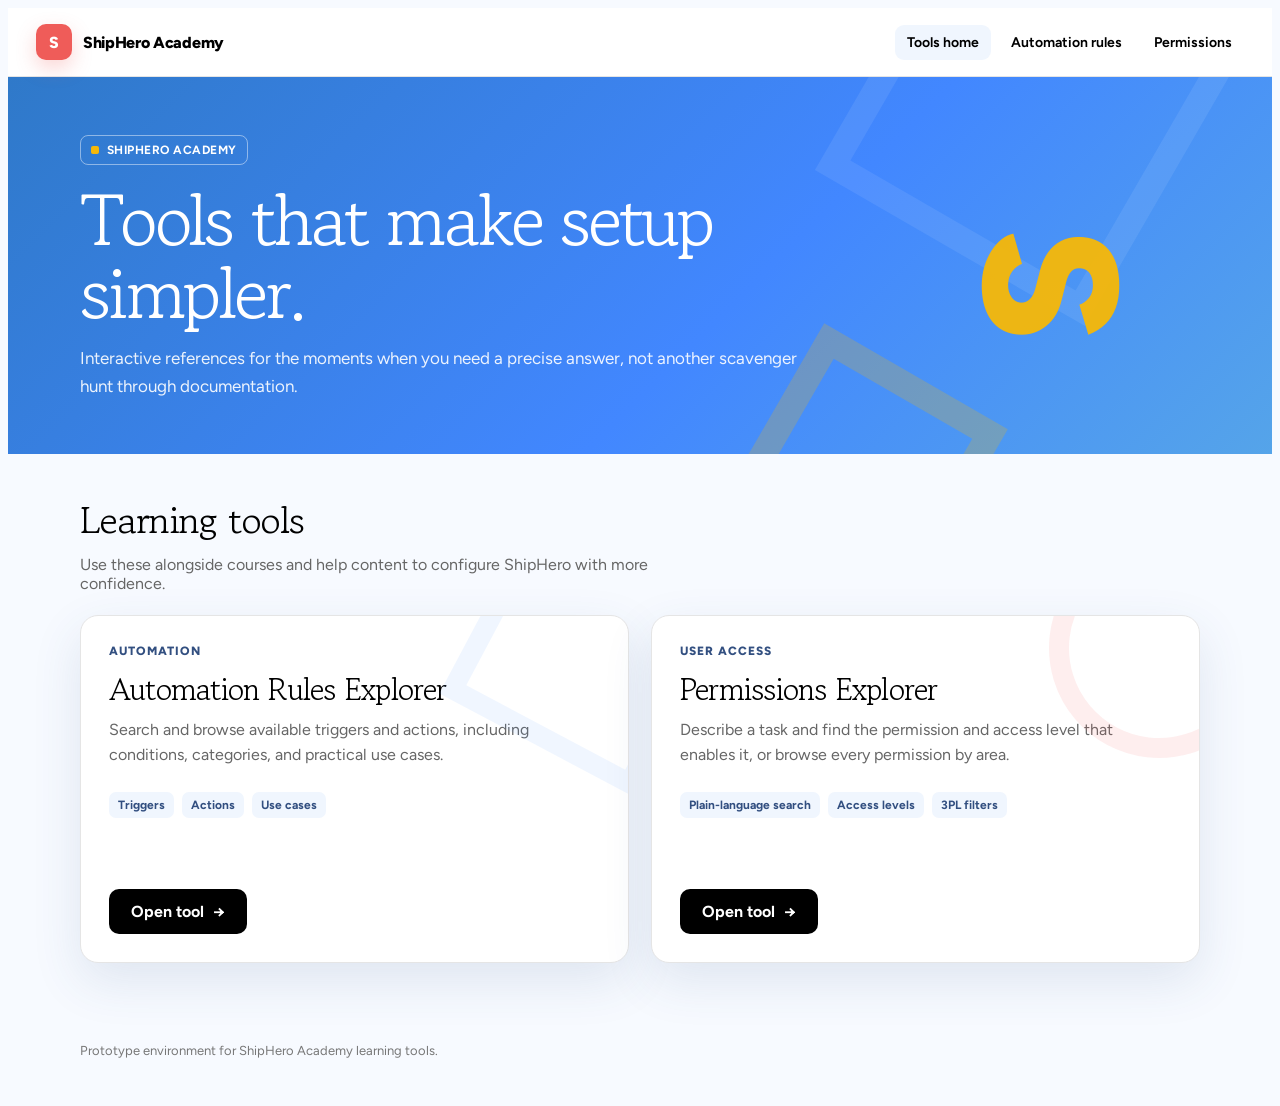
==== index.html @ 1e7caea7 "Initial Academy Tools prototype" ====
<!doctype html>
<html lang="en">
<head>
  <meta charset="utf-8">
  <meta name="viewport" content="width=device-width, initial-scale=1">
  <title>ShipHero Academy Tools</title>
  <link rel="preconnect" href="https://fonts.googleapis.com">
  <link rel="preconnect" href="https://fonts.gstatic.com" crossorigin>
  <link href="https://fonts.googleapis.com/css2?family=Figtree:wght@400;500;600;700;800&family=Gowun+Batang:wght@400;700&display=swap" rel="stylesheet">
  <link rel="stylesheet" href="assets/academy.css">
</head>
<body class="academy-shell">
  <header class="academy-topbar">
    <a class="academy-brand" href="./"><span class="academy-mark">S</span><span>ShipHero Academy</span></a>
    <nav class="academy-nav" aria-label="Learning tools">
      <a aria-current="page" href="./">Tools home</a>
      <a href="tools/automation-rules/">Automation rules</a>
      <a href="tools/permissions/">Permissions</a>
    </nav>
  </header>

  <section class="academy-hero">
    <div class="academy-hero-inner">
      <div>
        <span class="academy-eyebrow"><i></i> ShipHero Academy</span>
        <h1>Tools that make setup simpler.</h1>
        <p>Interactive references for the moments when you need a precise answer, not another scavenger hunt through documentation.</p>
      </div>
      <div class="academy-glyph" aria-hidden="true">S</div>
    </div>
  </section>

  <main class="academy-main">
    <div class="academy-intro">
      <div>
        <h2>Learning tools</h2>
        <p>Use these alongside courses and help content to configure ShipHero with more confidence.</p>
      </div>
    </div>

    <div class="academy-grid">
      <article class="academy-tool-card">
        <span class="academy-card-kicker">Automation</span>
        <h3>Automation Rules Explorer</h3>
        <p>Search and browse available triggers and actions, including conditions, categories, and practical use cases.</p>
        <div class="academy-card-meta"><span class="academy-chip">Triggers</span><span class="academy-chip">Actions</span><span class="academy-chip">Use cases</span></div>
        <a class="academy-card-action" href="tools/automation-rules/">Open tool <span aria-hidden="true">→</span></a>
      </article>

      <article class="academy-tool-card permissions">
        <span class="academy-card-kicker">User access</span>
        <h3>Permissions Explorer</h3>
        <p>Describe a task and find the permission and access level that enables it, or browse every permission by area.</p>
        <div class="academy-card-meta"><span class="academy-chip">Plain-language search</span><span class="academy-chip">Access levels</span><span class="academy-chip">3PL filters</span></div>
        <a class="academy-card-action" href="tools/permissions/">Open tool <span aria-hidden="true">→</span></a>
      </article>
    </div>
  </main>

  <footer class="academy-footer">Prototype environment for ShipHero Academy learning tools.</footer>
</body>
</html>
---- assets/academy.css ----
:root{
  --academy-blue:#4287FF;
  --academy-dark-blue:#324F80;
  --academy-light-blue:#F0F6FE;
  --academy-red:#EF5C59;
  --academy-orange:#F17B3E;
  --academy-yellow:#F6B808;
  --academy-black:#000000;
  --academy-white:#FFFFFF;
  --academy-bg:#F7FAFF;
  --academy-border:#E5E5E5;
  --academy-grey:#7C7C7C;
  --academy-shadow:0 18px 50px rgba(50,79,128,.12);
}

body{background:var(--academy-bg)!important;}

.academy-shell{font-family:'Figtree',-apple-system,BlinkMacSystemFont,'Segoe UI',sans-serif;}
.academy-topbar{
  position:relative; z-index:1000;
  display:flex; align-items:center; justify-content:space-between; gap:24px;
  padding:16px 28px; background:#fff; border-bottom:1px solid var(--academy-border);
}
.academy-brand{display:flex;align-items:center;gap:11px;color:#000;text-decoration:none;font-weight:800;letter-spacing:-.02em;}
.academy-mark{width:36px;height:36px;border-radius:10px;background:var(--academy-red);display:grid;place-items:center;color:#fff;font-weight:800;box-shadow:0 8px 20px rgba(239,92,89,.25);}
.academy-nav{display:flex;align-items:center;gap:8px;flex-wrap:wrap;}
.academy-nav a{color:#000;text-decoration:none;font-weight:650;font-size:14px;padding:9px 12px;border-radius:9px;}
.academy-nav a:hover,.academy-nav a[aria-current='page']{background:var(--academy-light-blue);}
.academy-home-link{display:inline-flex;align-items:center;gap:8px;}

.academy-hero{
  position:relative; overflow:hidden;
  background:linear-gradient(135deg,#2f79c9 0%,#4287FF 58%,#55a4e9 100%);
  color:#fff; padding:58px 28px 54px;
}
.academy-hero:before,.academy-hero:after{content:"";position:absolute;border:26px solid rgba(255,255,255,.08);transform:rotate(30deg);}
.academy-hero:before{width:260px;height:260px;right:7%;top:-120px;}
.academy-hero:after{width:160px;height:160px;right:24%;bottom:-120px;border-color:rgba(246,184,8,.22);}
.academy-hero-inner{position:relative;z-index:1;max-width:1120px;margin:0 auto;display:grid;grid-template-columns:minmax(0,1fr) 300px;gap:36px;align-items:center;}
.academy-eyebrow{display:inline-flex;align-items:center;gap:8px;padding:7px 10px;border:1px solid rgba(255,255,255,.45);border-radius:8px;font-size:12px;font-weight:700;letter-spacing:.04em;text-transform:uppercase;}
.academy-eyebrow i{width:8px;height:8px;border-radius:2px;background:var(--academy-yellow);display:inline-block;}
.academy-hero h1{font-family:'Gowun Batang',Georgia,serif!important;font-size:clamp(40px,6vw,72px)!important;line-height:1.02!important;letter-spacing:-.045em!important;margin:18px 0 14px!important;color:#fff!important;font-weight:400!important;}
.academy-hero p{max-width:720px;font-size:17px;line-height:1.65;color:rgba(255,255,255,.9);margin:0;}
.academy-glyph{font-size:190px;font-weight:800;line-height:.8;color:var(--academy-yellow);letter-spacing:-.18em;transform:rotate(90deg);opacity:.95;text-align:center;}

.academy-main{max-width:1120px;margin:0 auto;padding:38px 28px 80px;}
.academy-intro{display:flex;justify-content:space-between;align-items:end;gap:28px;margin-bottom:22px;}
.academy-intro h2{font-family:'Gowun Batang',Georgia,serif;font-size:38px;font-weight:400;letter-spacing:-.03em;margin:0;}
.academy-intro p{margin:8px 0 0;color:#666;max-width:620px;}
.academy-grid{display:grid;grid-template-columns:repeat(2,minmax(0,1fr));gap:22px;}
.academy-tool-card{position:relative;overflow:hidden;background:#fff;border:1px solid var(--academy-border);border-radius:18px;padding:28px;box-shadow:var(--academy-shadow);min-height:290px;display:flex;flex-direction:column;}
.academy-tool-card:after{content:"";position:absolute;width:180px;height:180px;right:-70px;top:-78px;border:20px solid rgba(66,135,255,.08);transform:rotate(28deg);}
.academy-tool-card.permissions:after{border-color:rgba(239,92,89,.10);border-radius:50%;}
.academy-card-kicker{font-size:12px;font-weight:800;letter-spacing:.08em;text-transform:uppercase;color:var(--academy-dark-blue);}
.academy-tool-card h3{font-family:'Gowun Batang',Georgia,serif;font-size:31px;font-weight:400;line-height:1.12;margin:14px 0 10px;letter-spacing:-.025em;}
.academy-tool-card p{color:#666;line-height:1.6;margin:0 0 24px;max-width:520px;}
.academy-card-meta{display:flex;gap:8px;flex-wrap:wrap;margin-bottom:24px;}
.academy-chip{font-size:12px;font-weight:700;padding:6px 9px;border-radius:7px;background:var(--academy-light-blue);color:var(--academy-dark-blue);}
.academy-card-action{margin-top:auto;display:inline-flex;align-items:center;justify-content:center;gap:9px;background:#000;color:#fff;text-decoration:none;font-weight:700;padding:13px 22px;border-radius:10px;width:max-content;transition:transform .18s ease,filter .18s ease;}
.academy-card-action:hover{transform:translateY(-2px);filter:brightness(1.1);}
.academy-footer{max-width:1120px;margin:0 auto;padding:0 28px 40px;color:#777;font-size:13px;}

/* Tool-page refinements */
body.tool-page > header:not(.academy-topbar){margin-top:0!important;}
body.tool-page .academy-topbar + header,
body.tool-page .academy-topbar + .hero{border-top:0!important;}
body.tool-page header.hero{background:linear-gradient(135deg,#2f79c9,#4287FF)!important;border-bottom:none!important;padding:42px 0 36px!important;}
body.tool-page header.hero:after{content:"";position:absolute;right:6%;top:30px;width:180px;height:180px;border:22px solid rgba(255,255,255,.08);transform:rotate(30deg);pointer-events:none;}
body.tool-page header.hero{position:relative;overflow:hidden;}
body.tool-page header.hero h1{font-family:'Gowun Batang',Georgia,serif!important;font-weight:400!important;font-size:42px!important;letter-spacing:-.035em!important;}
body.tool-page .brand{display:none!important;}
body.tool-page .searchbar button,
body.tool-page button:not(.tab):not(.ex){border-radius:10px!important;}
body.tool-page .result,
body.tool-page .browse-cat{border-radius:16px!important;box-shadow:0 12px 32px rgba(50,79,128,.08)!important;}
body.tool-page .tabs button.active{background:#000!important;color:#fff!important;}
body.tool-page .searchbar button{background:#000!important;color:#fff!important;}

@media(max-width:760px){
  .academy-topbar{align-items:flex-start;flex-direction:column;padding:14px 18px;gap:10px;}
  .academy-nav{width:100%;overflow:auto;flex-wrap:nowrap;padding-bottom:2px;}
  .academy-hero{padding:42px 20px;}
  .academy-hero-inner{grid-template-columns:1fr;}
  .academy-glyph{display:none;}
  .academy-main{padding:28px 20px 60px;}
  .academy-grid{grid-template-columns:1fr;}
  .academy-intro{display:block;}
}
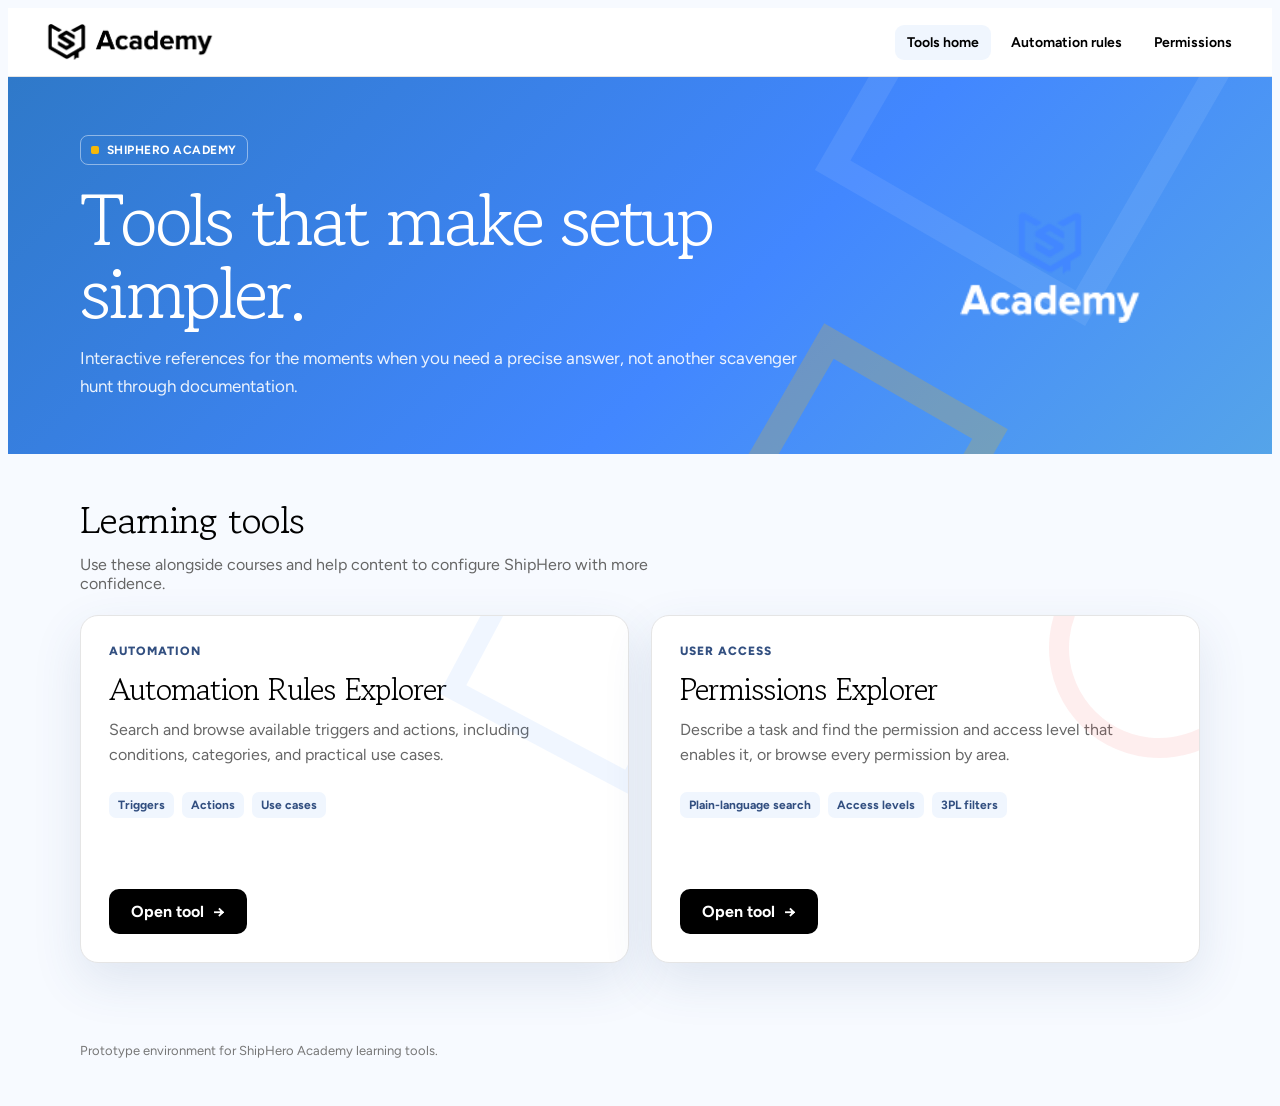
==== commit aa874071: "Update to real logos and branding" ====
--- a/index.html
+++ b/index.html
@@ -11,7 +11,7 @@
 </head>
 <body class="academy-shell">
   <header class="academy-topbar">
-    <a class="academy-brand" href="./"><span class="academy-mark">S</span><span>ShipHero Academy</span></a>
+    <a class="academy-brand" href="./" aria-label="ShipHero Academy tools home"><img class="academy-brand-logo" src="assets/academy-logo-horizontal-black.png" alt="ShipHero Academy"></a>
     <nav class="academy-nav" aria-label="Learning tools">
       <a aria-current="page" href="./">Tools home</a>
       <a href="tools/automation-rules/">Automation rules</a>
@@ -26,7 +26,7 @@
         <h1>Tools that make setup simpler.</h1>
         <p>Interactive references for the moments when you need a precise answer, not another scavenger hunt through documentation.</p>
       </div>
-      <div class="academy-glyph" aria-hidden="true">S</div>
+      <div><img class="academy-hero-logo" src="assets/academy-logo-stacked-lightblue-white.png" alt="" aria-hidden="true"></div>
     </div>
   </section>
 
--- a/assets/academy.css
+++ b/assets/academy.css
@@ -21,8 +21,8 @@
   display:flex; align-items:center; justify-content:space-between; gap:24px;
   padding:16px 28px; background:#fff; border-bottom:1px solid var(--academy-border);
 }
-.academy-brand{display:flex;align-items:center;gap:11px;color:#000;text-decoration:none;font-weight:800;letter-spacing:-.02em;}
-.academy-mark{width:36px;height:36px;border-radius:10px;background:var(--academy-red);display:grid;place-items:center;color:#fff;font-weight:800;box-shadow:0 8px 20px rgba(239,92,89,.25);}
+.academy-brand{display:flex;align-items:center;color:#000;text-decoration:none;}
+.academy-brand-logo{display:block;width:auto;height:36px;}
 .academy-nav{display:flex;align-items:center;gap:8px;flex-wrap:wrap;}
 .academy-nav a{color:#000;text-decoration:none;font-weight:650;font-size:14px;padding:9px 12px;border-radius:9px;}
 .academy-nav a:hover,.academy-nav a[aria-current='page']{background:var(--academy-light-blue);}
@@ -41,7 +41,7 @@
 .academy-eyebrow i{width:8px;height:8px;border-radius:2px;background:var(--academy-yellow);display:inline-block;}
 .academy-hero h1{font-family:'Gowun Batang',Georgia,serif!important;font-size:clamp(40px,6vw,72px)!important;line-height:1.02!important;letter-spacing:-.045em!important;margin:18px 0 14px!important;color:#fff!important;font-weight:400!important;}
 .academy-hero p{max-width:720px;font-size:17px;line-height:1.65;color:rgba(255,255,255,.9);margin:0;}
-.academy-glyph{font-size:190px;font-weight:800;line-height:.8;color:var(--academy-yellow);letter-spacing:-.18em;transform:rotate(90deg);opacity:.95;text-align:center;}
+.academy-hero-logo{display:block;width:180px;max-width:100%;height:auto;margin:0 auto;}
 
 .academy-main{max-width:1120px;margin:0 auto;padding:38px 28px 80px;}
 .academy-intro{display:flex;justify-content:space-between;align-items:end;gap:28px;margin-bottom:22px;}
@@ -68,6 +68,8 @@
 body.tool-page header.hero:after{content:"";position:absolute;right:6%;top:30px;width:180px;height:180px;border:22px solid rgba(255,255,255,.08);transform:rotate(30deg);pointer-events:none;}
 body.tool-page header.hero{position:relative;overflow:hidden;}
 body.tool-page header.hero h1{font-family:'Gowun Batang',Georgia,serif!important;font-weight:400!important;font-size:42px!important;letter-spacing:-.035em!important;}
+body.tool-page[data-tool='permissions'] header.hero h1{line-height:1.18!important;letter-spacing:-.025em!important;margin:0 0 14px!important;}
+body.tool-page[data-tool='permissions'] header.hero p{max-width:760px;line-height:1.65;}
 body.tool-page .brand{display:none!important;}
 body.tool-page .searchbar button,
 body.tool-page button:not(.tab):not(.ex){border-radius:10px!important;}
@@ -81,7 +83,7 @@
   .academy-nav{width:100%;overflow:auto;flex-wrap:nowrap;padding-bottom:2px;}
   .academy-hero{padding:42px 20px;}
   .academy-hero-inner{grid-template-columns:1fr;}
-  .academy-glyph{display:none;}
+  .academy-hero-logo{display:none;}
   .academy-main{padding:28px 20px 60px;}
   .academy-grid{grid-template-columns:1fr;}
   .academy-intro{display:block;}
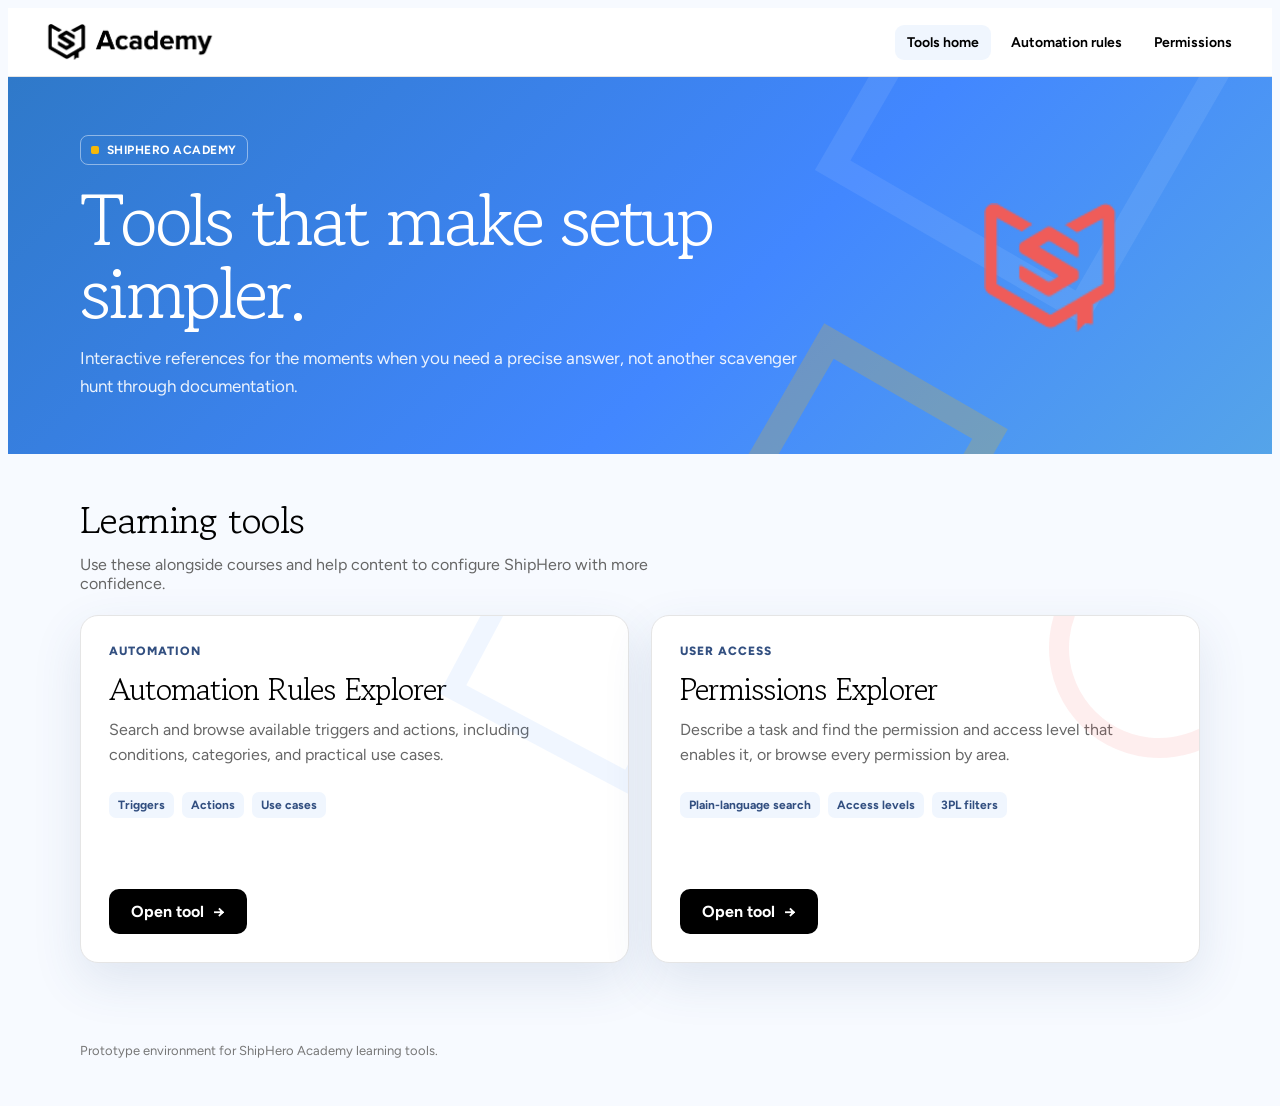
==== commit 05816c3a: "logo update" ====
--- a/index.html
+++ b/index.html
@@ -26,7 +26,7 @@
         <h1>Tools that make setup simpler.</h1>
         <p>Interactive references for the moments when you need a precise answer, not another scavenger hunt through documentation.</p>
       </div>
-      <div><img class="academy-hero-logo" src="assets/academy-logo-stacked-lightblue-white.png" alt="" aria-hidden="true"></div>
+      <div><img class="academy-hero-logo" src="assets/academy-logo-icon-red.png" alt="" aria-hidden="true"></div>
     </div>
   </section>
 
--- a/assets/academy.css
+++ b/assets/academy.css
@@ -41,7 +41,7 @@
 .academy-eyebrow i{width:8px;height:8px;border-radius:2px;background:var(--academy-yellow);display:inline-block;}
 .academy-hero h1{font-family:'Gowun Batang',Georgia,serif!important;font-size:clamp(40px,6vw,72px)!important;line-height:1.02!important;letter-spacing:-.045em!important;margin:18px 0 14px!important;color:#fff!important;font-weight:400!important;}
 .academy-hero p{max-width:720px;font-size:17px;line-height:1.65;color:rgba(255,255,255,.9);margin:0;}
-.academy-hero-logo{display:block;width:180px;max-width:100%;height:auto;margin:0 auto;}
+.academy-hero-logo{display:block;width:132px;max-width:100%;height:auto;margin:0 auto;}
 
 .academy-main{max-width:1120px;margin:0 auto;padding:38px 28px 80px;}
 .academy-intro{display:flex;justify-content:space-between;align-items:end;gap:28px;margin-bottom:22px;}
@@ -68,7 +68,7 @@
 body.tool-page header.hero:after{content:"";position:absolute;right:6%;top:30px;width:180px;height:180px;border:22px solid rgba(255,255,255,.08);transform:rotate(30deg);pointer-events:none;}
 body.tool-page header.hero{position:relative;overflow:hidden;}
 body.tool-page header.hero h1{font-family:'Gowun Batang',Georgia,serif!important;font-weight:400!important;font-size:42px!important;letter-spacing:-.035em!important;}
-body.tool-page[data-tool='permissions'] header.hero h1{line-height:1.18!important;letter-spacing:-.025em!important;margin:0 0 14px!important;}
+body.tool-page[data-tool='permissions'] header.hero h1{line-height:1.18!important;letter-spacing:.02em!important;margin:0 0 14px!important;}
 body.tool-page[data-tool='permissions'] header.hero p{max-width:760px;line-height:1.65;}
 body.tool-page .brand{display:none!important;}
 body.tool-page .searchbar button,
